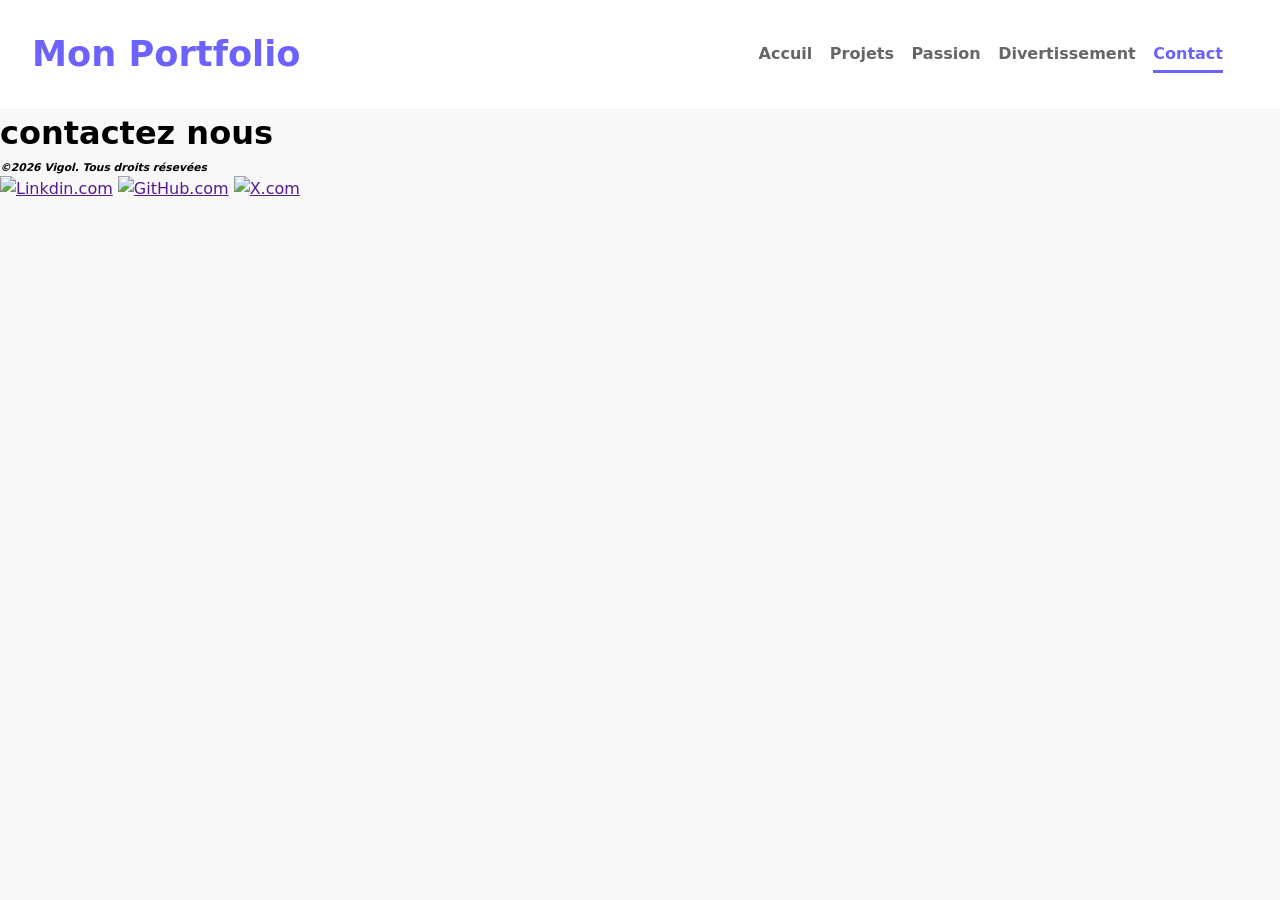
==== contact.html @ 7b689a23 "stylisation du menu et création des autres pages" ====
<!DOCTYPE html>
<html lang="en">
<head>
    <meta charset="UTF-8">
    <meta name="viewport" content="width=device-width, initial-scale=1.0">
    <title>Mon portfolio</title>
    <link rel="stylesheet" href="css/style.css">
    
</head>
<body>
    <header>
        <div>
            <a href="">Mon Portfolio</a>
        </div>
        <nav>
            <ul>
                <li><a href="index.html" >Accuil</a></li>
                <li><a href="projet.html">Projets</a></li>
                <li><a href="passion.html">Passion</a></li>
                <li><a href="divertissement.html">Divertissement</a></li>
                <li><a href="contact.html" class="active">Contact</a></li>
            </ul>
        </nav>
    </header>
    <main>
        <h1>contactez nous</h1>
    </main>
    <footer>
        <h6><i>&copy;2026 Vigol. Tous droits résevées</i></h6>
        <a href=""><img src="image/linkdin.png" alt="Linkdin.com" width="25"></a> 
        <a href=""><img src="image/GitHub.png" alt="GitHub.com" width="25"></a> 
        <a href=""><img src="image/X.png" alt="X.com" width="25"></a>
    </footer>

    
</body>
</html>
---- css/style.css ----
:root {
    --violet-doux: #6C63FF;
    --violet-fonce: #534EDD;
    --orange-vif: #FFA726;
    --gris-tres-fonce: #333;
    --gris-fonce: #666;
    --gris-tres-clair: #f8f8f8;
    --gris-clair: #EEE;
}
*{
    margin: 0;
    padding: 0;
    box-sizing: border-box;

}
body {
    background-color: var(--gris-tres-clair);
    font-family: system-ui, -apple-system, BlinkMacSystemFont, 'Segoe UI', Roboto, Oxygen, Ubuntu, Cantarell, 'Open Sans', 'Helvetica Neue', sans-serif;
    line-height: 1.6;
}
header {
    background-color: white;
    box-shadow: 2 6 10 rgba(0,0,0,0.05);
    z-index: 100px;
    position: sticky;
    top: 0;
    display: flex;
    justify-content: space-between;
    align-items: center;
    padding: 1rem 2rem;        
}
header div a {
    text-decoration: none;
    font-size: 2.2rem;
    font-weight: bold;
    color: var(--violet-doux);
}
ul {
    display: flex;
    list-style: none;
    padding: 25px;
    
}
ul li a {
    text-decoration: none;
    color: var(--gris-fonce);
    font-weight: 600;
    margin-left: 1.1rem;
    position: relative;
    padding: 10px 0;
}
ul li a:hover{
    color: var(--violet-doux);
}
ul li a::after{
    content: '';
    position: absolute;
    left: 0;
    bottom: 0;
    height: 3px;
    width: 0%;
    background-color: var(--violet-doux);
    transition: width 0.5s ease;
}
ul li a:hover::after{
    width: 100%;

}
a.active {
    color: var(--violet-doux);
    width: 100%;

}
a.active::after{
    width: 100%;
}
.section1{
    display: flex;
    justify-content: center;
}
.div1{
    padding: 100px;
    margin:t 50px;
    margin-right: 0;
    text-align: center; 

}
.div1 h1{
    color: var(--violet-fonce);
    font-size: 2.2rem;
    align-content: center;

}
.div1 p {
    font-size: 10px;
    
}
.div1 a {
    text-decoration: none;
    color: white;
    border-radius: 8px;
    background-color: var(--violet-fonce);
    padding: 3px;
    margin: 100px;
    font-size: 0.6rem;  
}
.div2{
    padding: 10px;
    margin: 10px;
    margin-left: 0px;
    margin-right: 90px;
}
.div2 img{
    border: var(--violet-fonce) 5px,solid;
    border-radius: 100%;
}
.section2{
    margin: 150px;
    margin-top: 10px;
    padding: 45px;
    text-align: center;
}
.section2 h2{
    font-size: 2.2rem;
    margin: 4px;
    color: var(--violet-fonce);
}
.section2 p{
    padding: 15px;
}
.section3 div table{
    border-radius: 5Px;
    align-items: center;
    
}
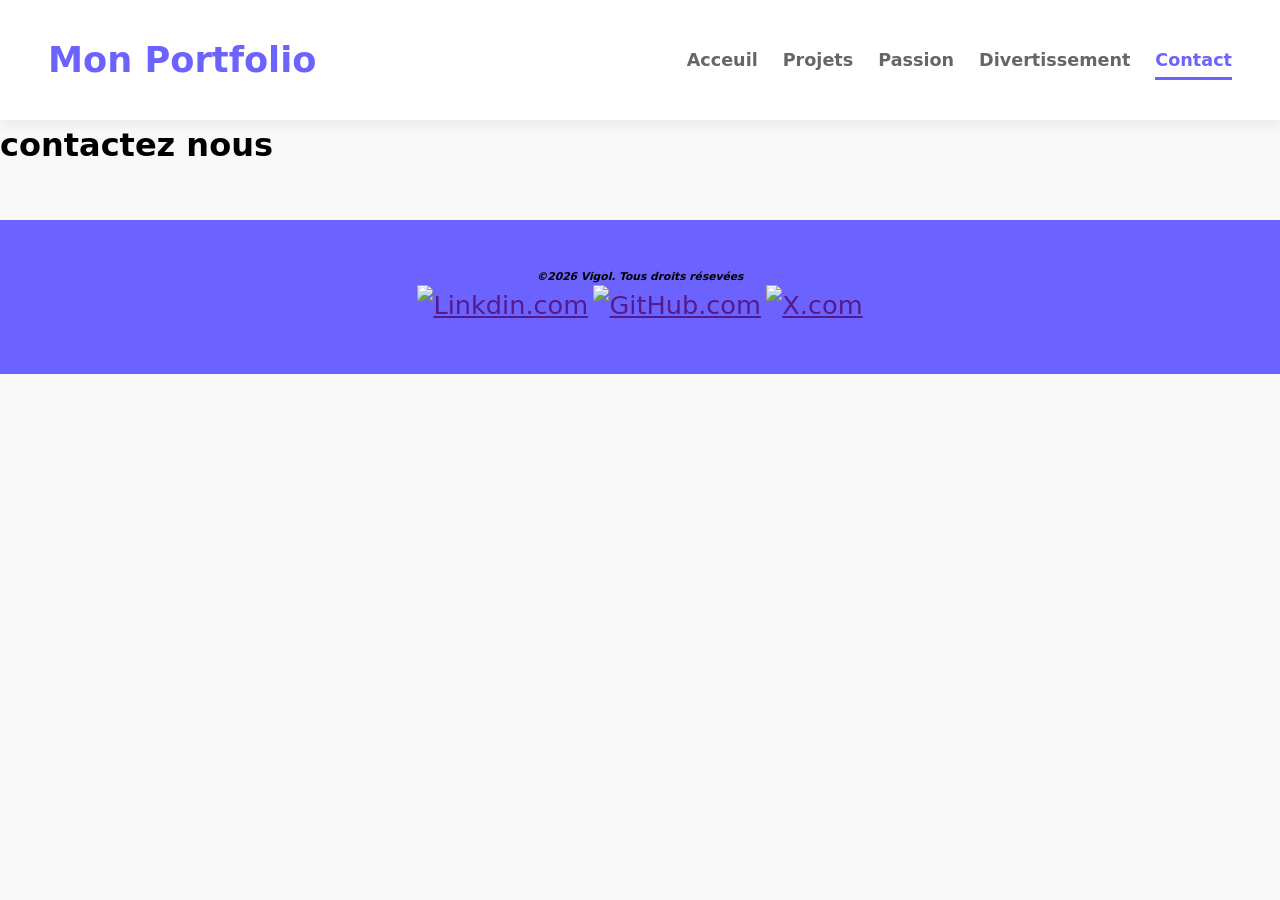
==== commit b5c83401: "stylisation de la section mes compétences et footer" ====
--- a/contact.html
+++ b/contact.html
@@ -14,7 +14,7 @@
         </div>
         <nav>
             <ul>
-                <li><a href="index.html" >Accuil</a></li>
+                <li><a href="index.html" >Acceuil</a></li>
                 <li><a href="projet.html">Projets</a></li>
                 <li><a href="passion.html">Passion</a></li>
                 <li><a href="divertissement.html">Divertissement</a></li>
--- a/css/style.css
+++ b/css/style.css
@@ -20,14 +20,14 @@
 }
 header {
     background-color: white;
-    box-shadow: 2 6 10 rgba(0,0,0,0.05);
+    box-shadow: 2px 6px 10px rgba(0,0,0,0.05);
     z-index: 100px;
     position: sticky;
     top: 0;
     display: flex;
     justify-content: space-between;
     align-items: center;
-    padding: 1rem 2rem;        
+    padding: 2rem 3rem;        
 }
 header div a {
     text-decoration: none;
@@ -35,17 +35,19 @@
     font-weight: bold;
     color: var(--violet-doux);
 }
+ul li{
+    list-style: none;
+    margin-left: 25px;
+}
 ul {
     display: flex;
-    list-style: none;
-    padding: 25px;
     
 }
 ul li a {
     text-decoration: none;
     color: var(--gris-fonce);
     font-weight: 600;
-    margin-left: 1.1rem;
+    font-size: 1.1rem;
     position: relative;
     padding: 10px 0;
 }
@@ -74,62 +76,138 @@
 a.active::after{
     width: 100%;
 }
-.section1{
+.hero{
     display: flex;
     justify-content: center;
-}
-.div1{
-    padding: 100px;
-    margin:t 50px;
-    margin-right: 0;
-    text-align: center; 
-
-}
-.div1 h1{
-    color: var(--violet-fonce);
-    font-size: 2.2rem;
-    align-content: center;
-
-}
-.div1 p {
-    font-size: 10px;
+    align-items: center;
+    gap: 5rem;
+    text-align: center;
+    margin: 10rem 2rem;
+
+}
+.hero img{
+    width: 300px;
+    height: 300x;
+    object-fit: cover;
+    border-radius: 50%;
+    border: 8px solid var(--violet-doux);
+}
+.hero h1{
+    color: var(--violet-doux);
+    font-size: 4rem;
+    font-weight: 700;
+    margin-bottom: 1.2rem;
+
+}
+.hero p{
+    color: var(--gris-fonce);
+    font-size: 1rem;
+    margin-bottom: 1.2rem;
+
+}
+.hero a {
+    text-decoration: none;
+    display: inline-block;
+    background-color: var(--violet-doux);
+    color: white;
+    padding: 15px 30px;
+    border-radius: 50px;
+    text-transform: uppercase;
+    letter-spacing: 1.1px;
+    font-weight: 600;
+    margin-top: 1rem;
+    transition: background-color 0.3s ease, transforme 0.2s ease ;
+
+}
+.hero a:hover{
+    background-color: var(--violet-fonce);
+    transform: translateY(-3px);
+}
+
+
+.apropos{
+    width: 800px;
+    margin: 6rem auto;
+    text-align: center;
+}
+section h2{
+    color: var(--violet-doux);
+    font-size: 2.6rem;
+    font-weight: 700;
+    text-align: center;
+
+}
+section h2::after{
+    content: '';
+    display: block;
+    width: 60px;
+    height: 4px;
+    background-color: var(--violet-doux);
+    margin: 1.2rem auto;
+    margin-bottom: 1.2rem auto;
+    border-radius: 2px;
     
-}
-.div1 a {
-    text-decoration: none;
-    color: white;
-    border-radius: 8px;
-    background-color: var(--violet-fonce);
-    padding: 3px;
-    margin: 100px;
-    font-size: 0.6rem;  
-}
-.div2{
-    padding: 10px;
-    margin: 10px;
-    margin-left: 0px;
-    margin-right: 90px;
-}
-.div2 img{
-    border: var(--violet-fonce) 5px,solid;
-    border-radius: 100%;
-}
-.section2{
-    margin: 150px;
-    margin-top: 10px;
-    padding: 45px;
-    text-align: center;
-}
-.section2 h2{
-    font-size: 2.2rem;
-    margin: 4px;
-    color: var(--violet-fonce);
-}
-.section2 p{
+
+}
+
+.apropos p{
+    margin: 2rem;
+    color: var(--gris-fonce);
+    font-size: 1.3rem;
+
+}
+
+.competences table{
+    width: 80%;
+    margin:0 auto;
+    border-collapse: collapse;
+    background-color: #fff;
+    box-shadow: 0 5px 15px rgb(0,0,0,0.05);
+    border-radius: 10px;
+    overflow: hidden;
+
+    
+}
+.competences table th, .competences table td{
     padding: 15px;
 }
-.section3 div table{
-    border-radius: 5Px;
-    align-items: center;
-    
-}
+.competences table thead{
+    background-color: var(--violet-doux);
+    color: #fff;
+    text-transform: uppercase;
+}
+.competences table tbody td{
+    border-bottom: 1px solid var(--gris-clair);
+}
+.competences table tbody tr:nth-child(even){
+    background-color: #fdfdfd;
+}
+.competences table tbody tr{
+    transform: background-color 0.3s ease;
+}
+.competences table tbody tr:hover{
+    background-color: #f0f0f0;
+}
+.competences table thead th{
+    text-align: left;
+}
+footer{
+    margin-top: 3rem;
+    background-color: var(--violet-doux);
+    padding: 3rem;
+    text-align: center;
+}
+footer p{
+    margin-bottom: 1.2rem;   
+}
+footer a{
+    display: inline;
+    font-size: 1.6rem;
+    margin: 0.10px;
+    transition: color 0.3s ease, transform 0.2s ease;
+
+}
+footer a:hover {
+    color: var(--orange-vif);
+    transform: translateY(-3px);
+}
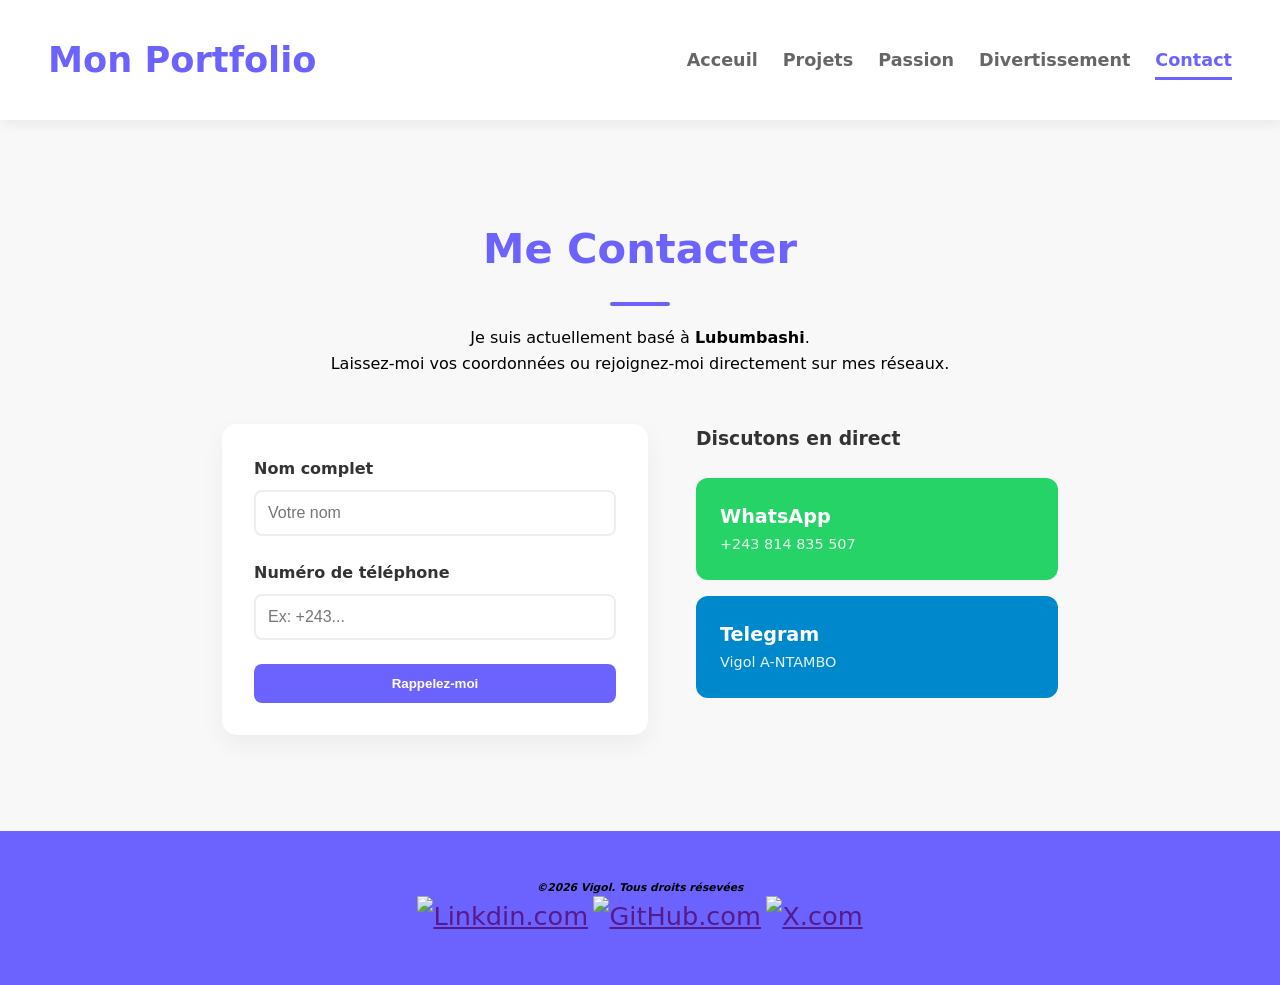
==== commit 9c052d53: "création de la page projets et cantact" ====
--- a/contact.html
+++ b/contact.html
@@ -23,8 +23,44 @@
         </nav>
     </header>
     <main>
-        <h1>contactez nous</h1>
-    </main>
+    <section class="contact-section">
+        <h2>Me Contacter</h2>
+        <p>Je suis actuellement basé à <b>Lubumbashi</b>. <br> 
+        Laissez-moi vos coordonnées ou rejoignez-moi directement sur mes réseaux.</p>
+
+        <div class="contact-wrapper">
+            <div class="contact-card">
+                <form action="#">
+                    <div class="form-group">
+                        <label for="nom">Nom complet</label>
+                        <input type="text" id="nom" name="nom" placeholder="Votre nom" required>
+                    </div>
+
+                    <div class="form-group">
+                        <label for="tel">Numéro de téléphone</label>
+                        <input type="tel" id="tel" name="tel" placeholder="Ex: +243..." required>
+                    </div>
+
+                    <button type="submit" class="btn-contact">Rappelez-moi</button>
+                </form>
+            </div>
+
+            <div class="direct-contact">
+                <h3>Discutons en direct</h3>
+                
+                <a href="https://wa.me/243814835507" class="social-box whatsapp" target="_blank">
+                    <span>WhatsApp</span>
+                    <p>+243 814 835 507</p>
+                </a>
+
+                <a href="https://t.me/+243814835507" class="social-box telegram" target="_blank">
+                    <span>Telegram</span>
+                    <p>Vigol A-NTAMBO</p>
+                </a>
+            </div>
+        </div>
+    </section>
+</main>
     <footer>
         <h6><i>&copy;2026 Vigol. Tous droits résevées</i></h6>
         <a href=""><img src="image/linkdin.png" alt="Linkdin.com" width="25"></a> 
--- a/css/style.css
+++ b/css/style.css
@@ -129,6 +129,7 @@
     width: 800px;
     margin: 6rem auto;
     text-align: center;
+    
 }
 section h2{
     color: var(--violet-doux);
@@ -198,7 +199,8 @@
     text-align: center;
 }
 footer p{
-    margin-bottom: 1.2rem;   
+    margin-bottom: 1.2rem; 
+    color: white;  
 }
 footer a{
     display: inline;
@@ -210,4 +212,109 @@
 footer a:hover {
     color: var(--orange-vif);
     transform: translateY(-3px);
+}
+/* --- Styles Page Contact (Lubumbashi) --- */
+
+.contact-section {
+    max-width: 900px;
+    margin: 6rem auto;
+    padding: 0 2rem;
+    text-align: center;
+}
+
+.contact-wrapper {
+    display: flex;
+    gap: 3rem;
+    margin-top: 3rem;
+    text-align: left;
+    flex-wrap: wrap; /* Pour que ça passe l'un sous l'autre sur mobile */
+}
+
+.contact-card, .direct-contact {
+    flex: 1;
+    min-width: 300px;
+}
+
+/* Style du formulaire */
+.contact-card {
+    background: white;
+    padding: 2rem;
+    border-radius: 15px;
+    box-shadow: 0 10px 25px rgba(0,0,0,0.05);
+}
+
+.form-group {
+    margin-bottom: 1.5rem;
+}
+
+.form-group label {
+    display: block;
+    font-weight: 600;
+    margin-bottom: 0.5rem;
+    color: var(--gris-tres-fonce);
+}
+
+.form-group input {
+    width: 100%;
+    padding: 12px;
+    border: 2px solid var(--gris-clair);
+    border-radius: 8px;
+    font-size: 1rem;
+}
+
+.btn-contact {
+    width: 100%;
+    background-color: var(--violet-doux);
+    color: white;
+    border: none;
+    padding: 12px;
+    border-radius: 8px;
+    font-weight: bold;
+    cursor: pointer;
+    transition: 0.3s;
+}
+
+.btn-contact:hover {
+    background-color: var(--violet-fonce);
+}
+
+/* Style WhatsApp & Telegram */
+.direct-contact h3 {
+    margin-bottom: 1.5rem;
+    color: var(--gris-tres-fonce);
+}
+
+.social-box {
+    display: block;
+    text-decoration: none;
+    padding: 1.5rem;
+    border-radius: 12px;
+    margin-bottom: 1rem;
+    transition: transform 0.3s ease;
+    color: white;
+}
+
+.social-box:hover {
+    transform: translateX(10px);
+}
+
+.whatsapp {
+    background-color: #25D366; /* Vert WhatsApp */
+}
+
+.telegram {
+    background-color: #0088cc; /* Bleu Telegram */
+}
+
+.social-box span {
+    font-weight: bold;
+    font-size: 1.2rem;
+    display: block;
+}
+
+.social-box p {
+    color: white;
+    margin: 0;
+    font-size: 0.9rem;
+    opacity: 0.9;
 }
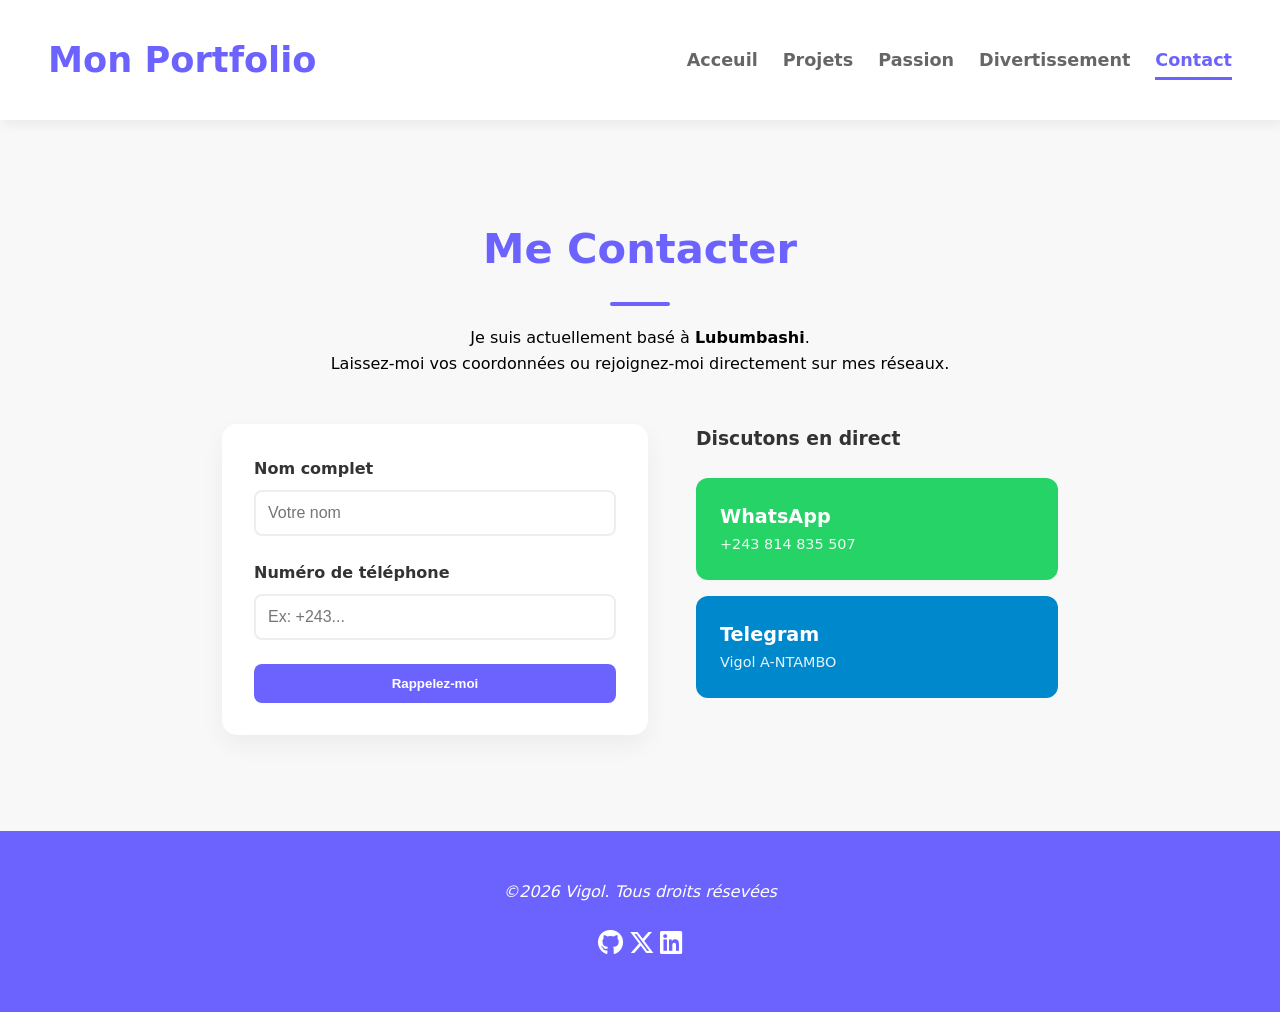
==== commit f1cc10e4: "finalisation du projet" ====
--- a/contact.html
+++ b/contact.html
@@ -5,6 +5,7 @@
     <meta name="viewport" content="width=device-width, initial-scale=1.0">
     <title>Mon portfolio</title>
     <link rel="stylesheet" href="css/style.css">
+    <link rel="stylesheet" href="https://cdnjs.cloudflare.com/ajax/libs/font-awesome/6.5.0/css/all.min.css">
     
 </head>
 <body>
@@ -62,10 +63,10 @@
     </section>
 </main>
     <footer>
-        <h6><i>&copy;2026 Vigol. Tous droits résevées</i></h6>
-        <a href=""><img src="image/linkdin.png" alt="Linkdin.com" width="25"></a> 
-        <a href=""><img src="image/GitHub.png" alt="GitHub.com" width="25"></a> 
-        <a href=""><img src="image/X.png" alt="X.com" width="25"></a>
+        <p><i>&copy;2026 Vigol. Tous droits résevées</i></p>
+        <a href=""><i class="fa-brands fa-github"></i></a>
+        <a href=""><i class="fa-brands fa-x-twitter"></i></a> 
+        <a href=""><i class="fa-brands fa-linkedin"></i></a>
     </footer>
 
     
--- a/css/style.css
+++ b/css/style.css
@@ -203,6 +203,7 @@
     color: white;  
 }
 footer a{
+    color: white;
     display: inline;
     font-size: 1.6rem;
     margin: 0.10px;
@@ -317,4 +318,100 @@
     margin: 0;
     font-size: 0.9rem;
     opacity: 0.9;
+}
+/* --- PAGE PASSION --- */
+
+.passion-section {
+    text-align: center;
+    margin: 6rem 2rem;
+}
+
+.passion-section .intro {
+    color: var(--gris-fonce);
+    margin: 1rem auto 3rem;
+    max-width: 600px;
+    font-size: 1.2rem;
+}
+
+.passion-grid {
+    display: grid;
+    grid-template-columns: repeat(auto-fit, minmax(250px, 1fr));
+    gap: 2rem;
+}
+
+/* Carte */
+.card {
+    background: white;
+    padding: 2.5rem 2rem;
+    border-radius: 20px;
+    box-shadow: 0 10px 25px rgba(0,0,0,0.05);
+    transition: transform 0.3s ease, box-shadow 0.3s ease;
+    cursor: pointer;
+}
+
+/* Hover effet pro */
+.card:hover {
+    transform: translateY(-10px);
+    box-shadow: 0 20px 40px rgba(0,0,0,0.1);
+}
+
+/* Icône */
+.card i {
+    font-size: 3rem;
+    color: var(--violet-doux);
+    margin-bottom: 1rem;
+}
+
+/* Titre */
+.card h3 {
+    margin-bottom: 1rem;
+    color: var(--gris-tres-fonce);
+}
+.card i {
+    font-size: 3rem;
+    color: var(--violet-doux);
+    margin-bottom: 1rem;
+    transition: transform 0.3s ease;
+}
+
+.card:hover i {
+    transform: scale(1.2);
+}
+
+/* Texte */
+.card p {
+    color: var(--gris-fonce);
+    font-size: 0.95rem;
+}
+/* --- PAGE DIVERTISSEMENT --- */
+
+.divertissement-section {
+    text-align: center;
+    margin: 6rem 2rem;
+}
+
+.divertissement-section .intro {
+    color: var(--gris-fonce);
+    margin: 1rem auto 3rem;
+    max-width: 600px;
+    font-size: 1.2rem;
+}
+
+.divertissement-grid {
+    display: grid;
+    grid-template-columns: repeat(2, 1fr);
+    gap: 2rem;
+}
+
+/* Responsive */
+@media (max-width: 900px) {
+    .divertissement-grid {
+        grid-template-columns: repeat(2, 1fr);
+    }
+}
+
+@media (max-width: 600px) {
+    .divertissement-grid {
+        grid-template-columns: 1fr;
+    }
 }
